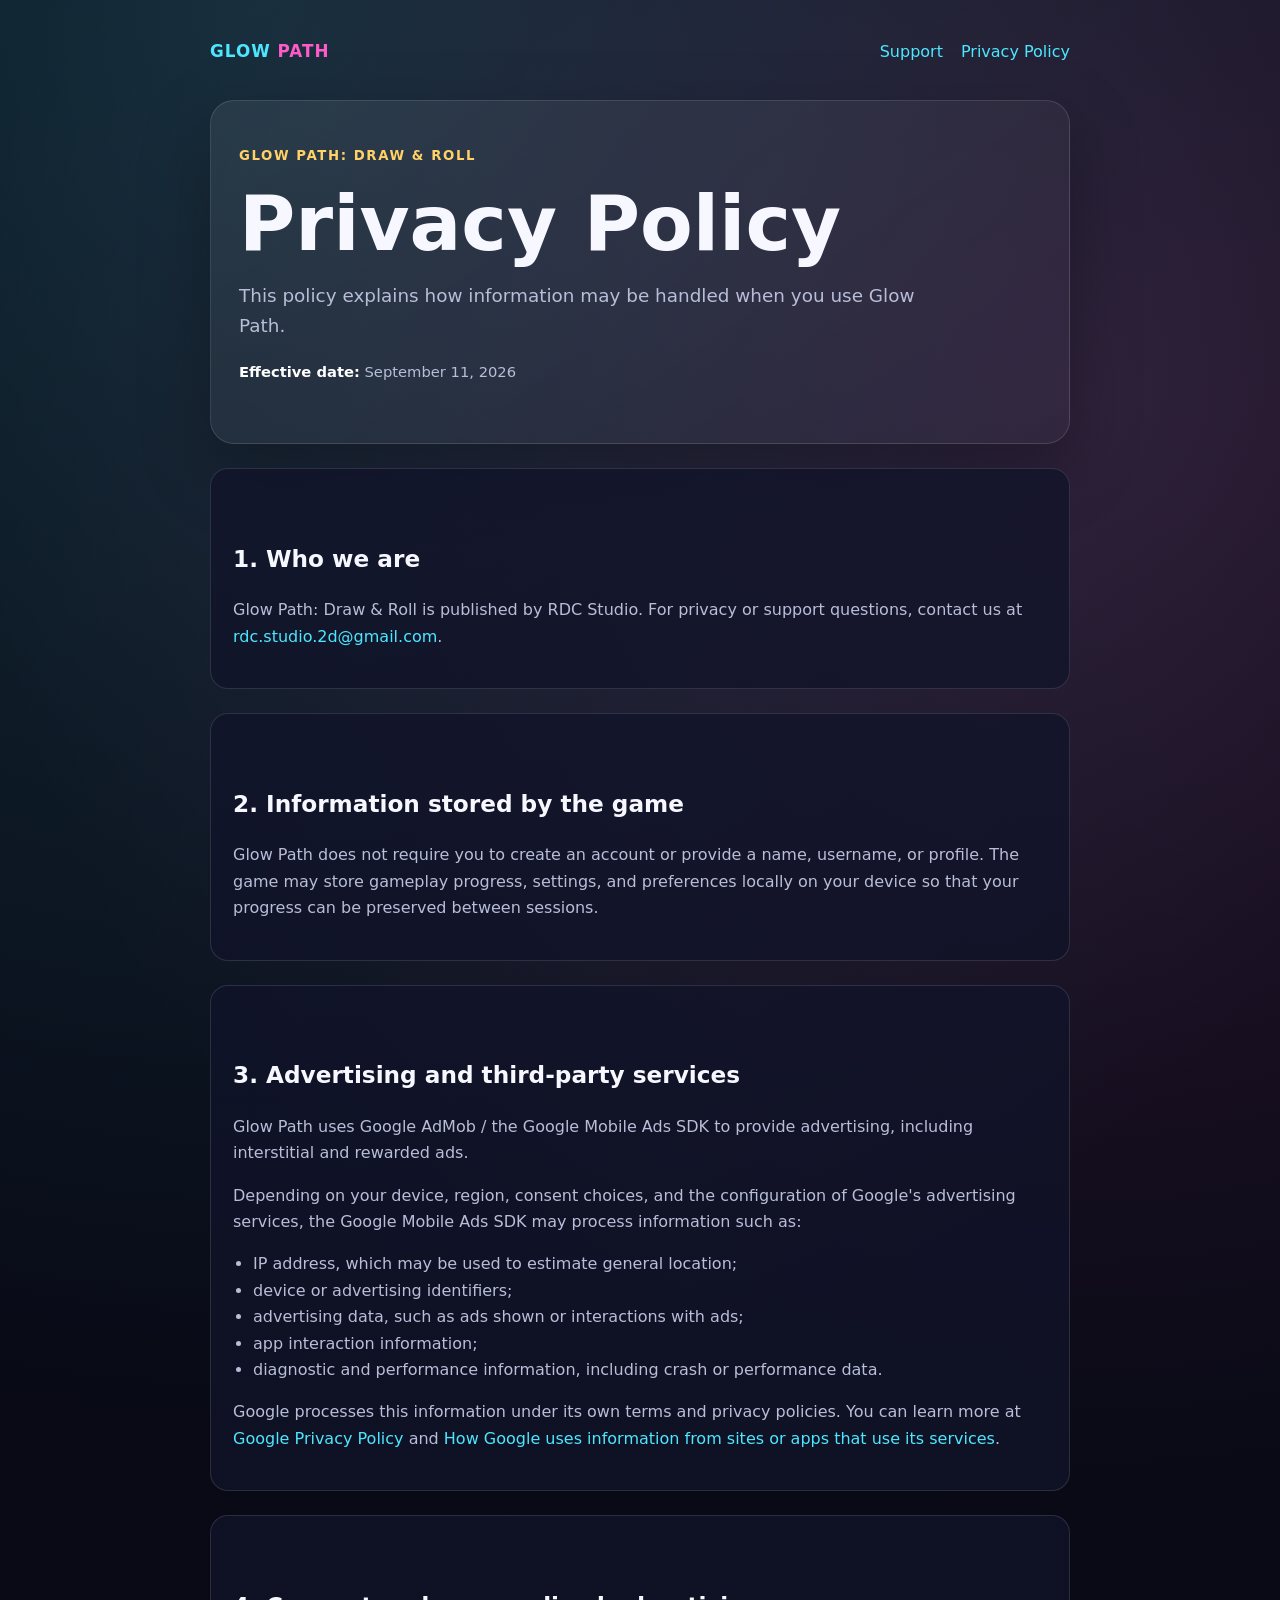
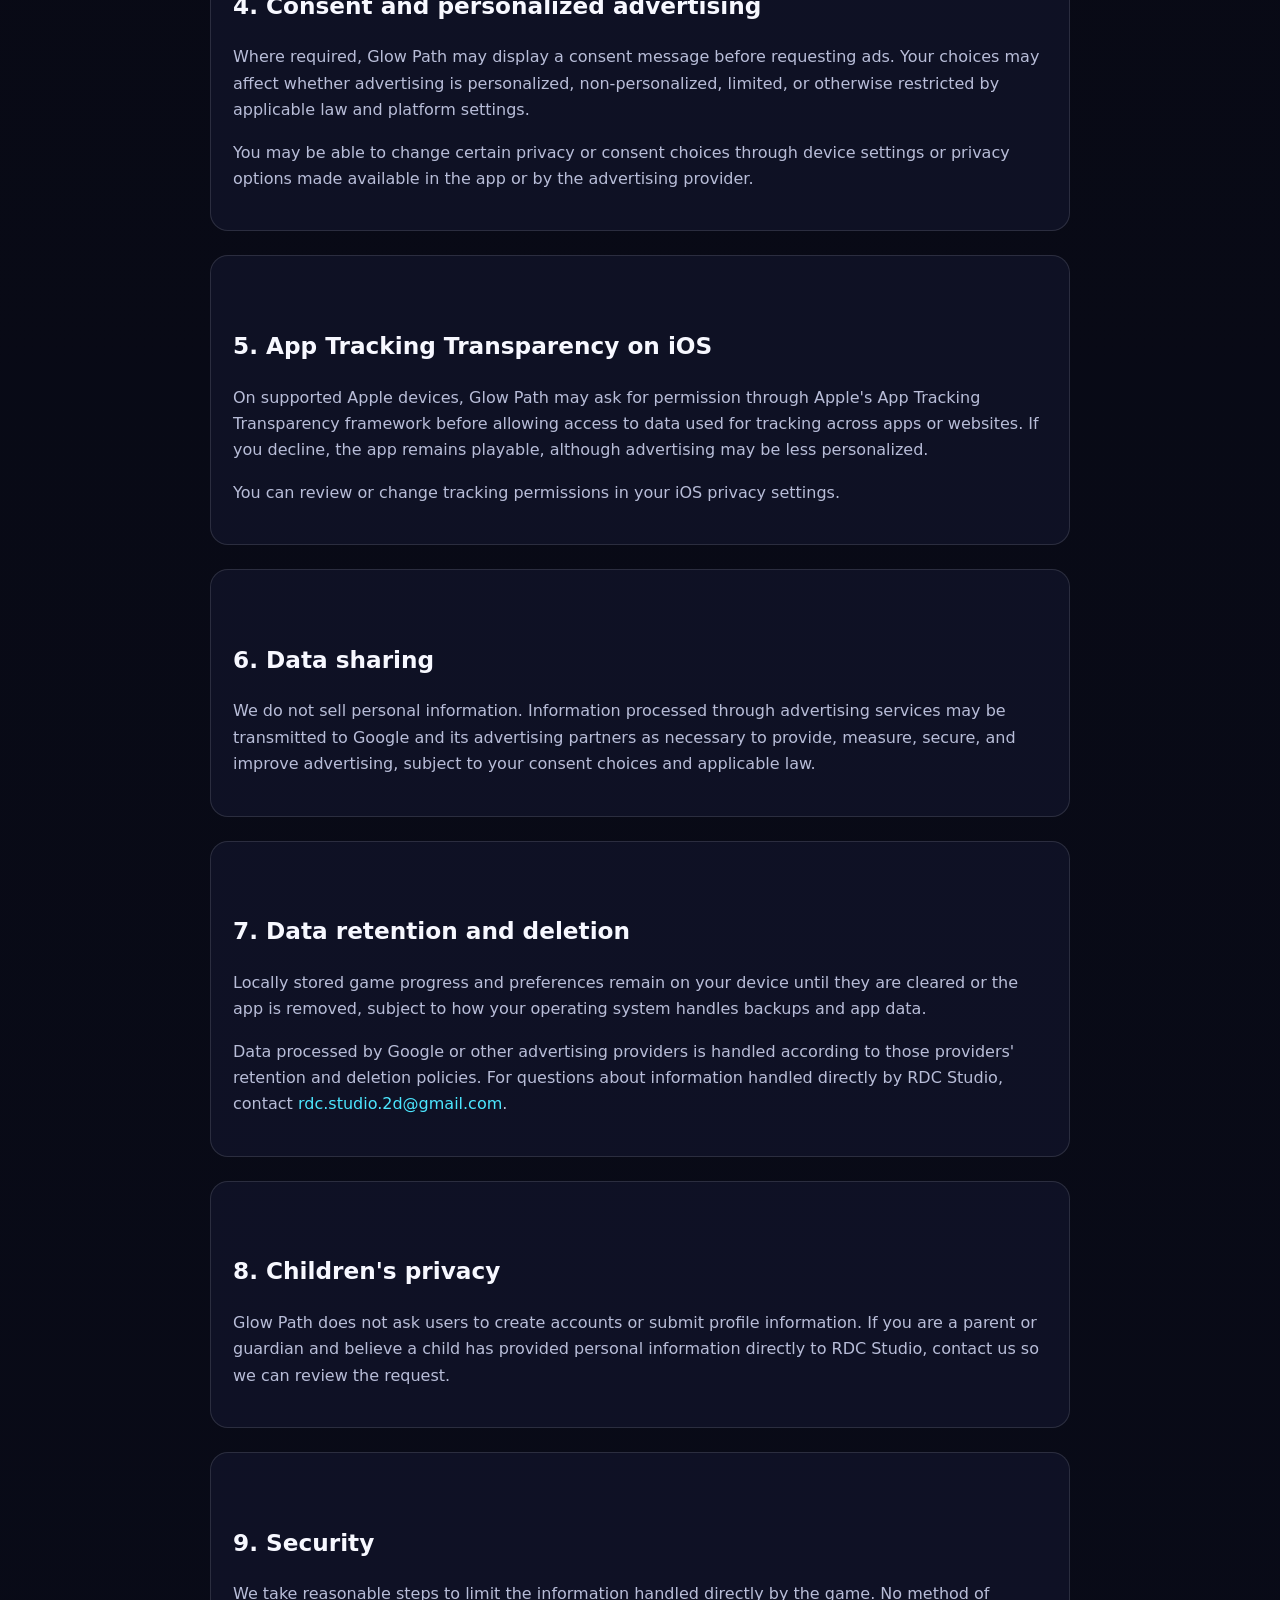
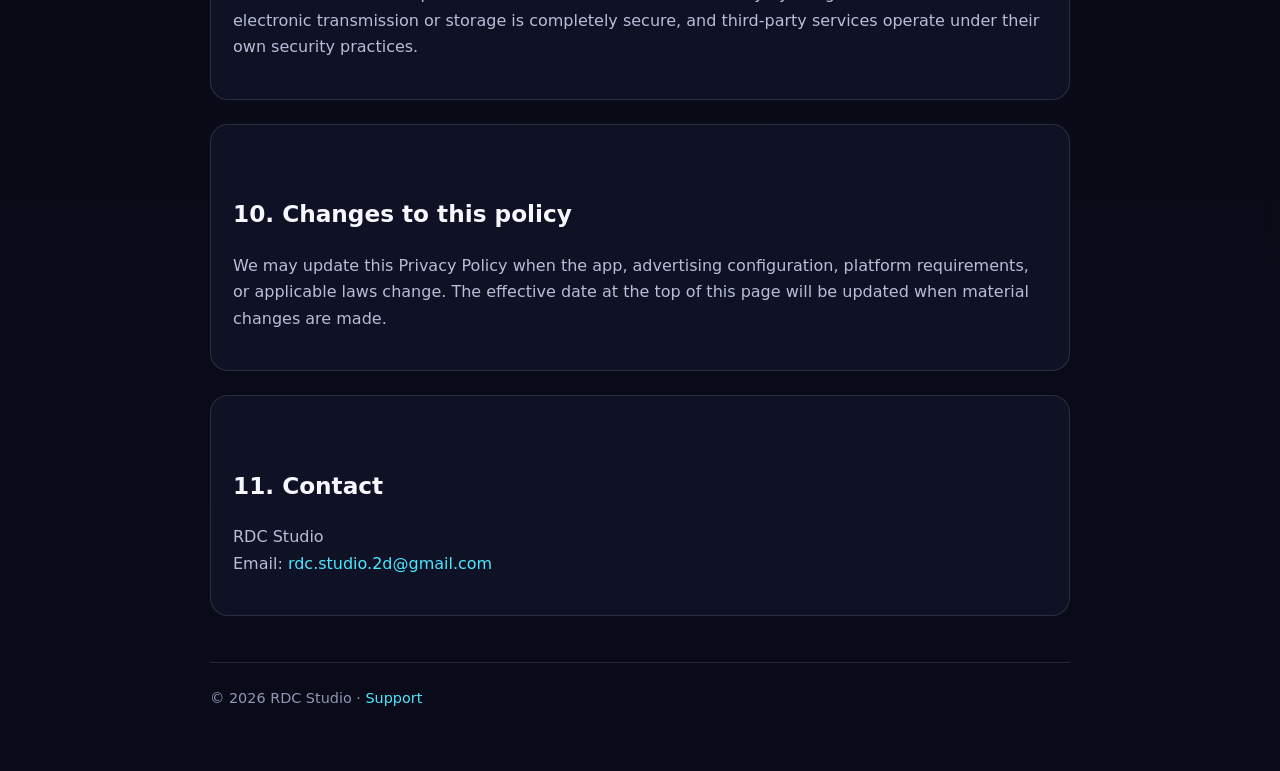
==== privacy.html @ 553cc9e5 "Add files via upload glowpath-support" ====
<!doctype html>
<html lang="en">
<head>
  <meta charset="utf-8">
  <meta name="viewport" content="width=device-width,initial-scale=1">
  <title>Glow Path Privacy Policy</title>
  <meta name="description" content="Privacy Policy for Glow Path: Draw & Roll.">
  <link rel="stylesheet" href="style.css">
</head>
<body>
<div class="wrap">
  <nav class="nav">
    <div class="brand"><span class="g">GLOW</span> <span class="p">PATH</span></div>
    <div class="navlinks">
      <a href="index.html">Support</a>
      <a href="privacy.html">Privacy Policy</a>
    </div>
  </nav>

  <main>
    <section class="hero">
      <div class="kicker">Glow Path: Draw & Roll</div>
      <h1>Privacy Policy</h1>
      <p class="lead">This policy explains how information may be handled when you use Glow Path.</p>
      <p class="small"><strong>Effective date:</strong> September 11, 2026</p>
    </section>

    <section class="card">
      <h2>1. Who we are</h2>
      <p>Glow Path: Draw & Roll is published by RDC Studio. For privacy or support questions, contact us at <a href="mailto:rdc.studio.2d@gmail.com">rdc.studio.2d@gmail.com</a>.</p>
    </section>

    <section class="card">
      <h2>2. Information stored by the game</h2>
      <p>Glow Path does not require you to create an account or provide a name, username, or profile. The game may store gameplay progress, settings, and preferences locally on your device so that your progress can be preserved between sessions.</p>
    </section>

    <section class="card">
      <h2>3. Advertising and third-party services</h2>
      <p>Glow Path uses Google AdMob / the Google Mobile Ads SDK to provide advertising, including interstitial and rewarded ads.</p>
      <p>Depending on your device, region, consent choices, and the configuration of Google's advertising services, the Google Mobile Ads SDK may process information such as:</p>
      <ul>
        <li>IP address, which may be used to estimate general location;</li>
        <li>device or advertising identifiers;</li>
        <li>advertising data, such as ads shown or interactions with ads;</li>
        <li>app interaction information;</li>
        <li>diagnostic and performance information, including crash or performance data.</li>
      </ul>
      <p>Google processes this information under its own terms and privacy policies. You can learn more at
        <a href="https://policies.google.com/privacy" rel="noopener noreferrer">Google Privacy Policy</a>
        and
        <a href="https://policies.google.com/technologies/partner-sites" rel="noopener noreferrer">How Google uses information from sites or apps that use its services</a>.
      </p>
    </section>

    <section class="card">
      <h2>4. Consent and personalized advertising</h2>
      <p>Where required, Glow Path may display a consent message before requesting ads. Your choices may affect whether advertising is personalized, non-personalized, limited, or otherwise restricted by applicable law and platform settings.</p>
      <p>You may be able to change certain privacy or consent choices through device settings or privacy options made available in the app or by the advertising provider.</p>
    </section>

    <section class="card">
      <h2>5. App Tracking Transparency on iOS</h2>
      <p>On supported Apple devices, Glow Path may ask for permission through Apple's App Tracking Transparency framework before allowing access to data used for tracking across apps or websites. If you decline, the app remains playable, although advertising may be less personalized.</p>
      <p>You can review or change tracking permissions in your iOS privacy settings.</p>
    </section>

    <section class="card">
      <h2>6. Data sharing</h2>
      <p>We do not sell personal information. Information processed through advertising services may be transmitted to Google and its advertising partners as necessary to provide, measure, secure, and improve advertising, subject to your consent choices and applicable law.</p>
    </section>

    <section class="card">
      <h2>7. Data retention and deletion</h2>
      <p>Locally stored game progress and preferences remain on your device until they are cleared or the app is removed, subject to how your operating system handles backups and app data.</p>
      <p>Data processed by Google or other advertising providers is handled according to those providers' retention and deletion policies. For questions about information handled directly by RDC Studio, contact <a href="mailto:rdc.studio.2d@gmail.com">rdc.studio.2d@gmail.com</a>.</p>
    </section>

    <section class="card">
      <h2>8. Children's privacy</h2>
      <p>Glow Path does not ask users to create accounts or submit profile information. If you are a parent or guardian and believe a child has provided personal information directly to RDC Studio, contact us so we can review the request.</p>
    </section>

    <section class="card">
      <h2>9. Security</h2>
      <p>We take reasonable steps to limit the information handled directly by the game. No method of electronic transmission or storage is completely secure, and third-party services operate under their own security practices.</p>
    </section>

    <section class="card">
      <h2>10. Changes to this policy</h2>
      <p>We may update this Privacy Policy when the app, advertising configuration, platform requirements, or applicable laws change. The effective date at the top of this page will be updated when material changes are made.</p>
    </section>

    <section class="card">
      <h2>11. Contact</h2>
      <p>RDC Studio<br>
      Email: <a href="mailto:rdc.studio.2d@gmail.com">rdc.studio.2d@gmail.com</a></p>
    </section>
  </main>

  <footer class="footer">
    © 2026 RDC Studio · <a href="index.html">Support</a>
  </footer>
</div>
</body>
</html>
---- style.css ----
:root{
  --bg:#070814;
  --panel:#11142a;
  --panel2:#171b38;
  --text:#f7f8ff;
  --muted:#b8bdd8;
  --cyan:#4ce7ff;
  --pink:#ff5bc8;
  --gold:#ffd166;
  --line:rgba(255,255,255,.12);
}
*{box-sizing:border-box}
html{scroll-behavior:smooth}
body{
  margin:0;
  font-family:Inter,ui-sans-serif,system-ui,-apple-system,BlinkMacSystemFont,"Segoe UI",sans-serif;
  color:var(--text);
  background:
    radial-gradient(circle at 20% 0%, rgba(76,231,255,.16), transparent 35%),
    radial-gradient(circle at 85% 10%, rgba(255,91,200,.15), transparent 30%),
    linear-gradient(180deg,#080914 0%,#090b18 100%);
  min-height:100vh;
  line-height:1.65;
}
a{color:var(--cyan);text-decoration:none}
a:hover{text-decoration:underline}
.wrap{max-width:900px;margin:auto;padding:28px 20px 60px}
.nav{
  display:flex;align-items:center;justify-content:space-between;gap:18px;
  padding:10px 0 34px;
}
.brand{
  font-weight:900;letter-spacing:.06em;font-size:1.05rem;
}
.brand .g{color:var(--cyan)}
.brand .p{color:var(--pink)}
.navlinks{display:flex;gap:18px;flex-wrap:wrap}
.hero{
  padding:44px 28px;
  background:linear-gradient(145deg,rgba(255,255,255,.07),rgba(255,255,255,.025));
  border:1px solid var(--line);
  border-radius:24px;
  box-shadow:0 25px 70px rgba(0,0,0,.28);
}
.kicker{
  color:var(--gold);font-size:.83rem;font-weight:800;
  letter-spacing:.12em;text-transform:uppercase;
}
h1{font-size:clamp(2.2rem,8vw,4.8rem);line-height:1;margin:.25em 0 .2em}
h2{margin-top:2.1em;font-size:1.45rem}
h3{margin-top:1.6em}
p,li{color:var(--muted)}
.lead{font-size:1.15rem;max-width:700px}
.card{
  margin-top:24px;padding:22px;
  background:rgba(17,20,42,.78);
  border:1px solid var(--line);
  border-radius:18px;
}
.button{
  display:inline-block;margin-top:12px;padding:12px 17px;border-radius:999px;
  background:linear-gradient(90deg,var(--cyan),#9bf2ff);
  color:#061017;font-weight:800;text-decoration:none;
}
.button:hover{text-decoration:none;filter:brightness(1.05)}
.small{font-size:.92rem}
.footer{
  border-top:1px solid var(--line);margin-top:46px;padding-top:24px;
  color:#9197b5;font-size:.9rem;
}
code{
  background:#171b38;border:1px solid var(--line);border-radius:7px;
  padding:.12em .35em;color:#fff
}
ul{padding-left:1.25rem}
strong{color:#fff}
@media(max-width:600px){
  .nav{align-items:flex-start;flex-direction:column}
  .hero{padding:30px 20px}
}
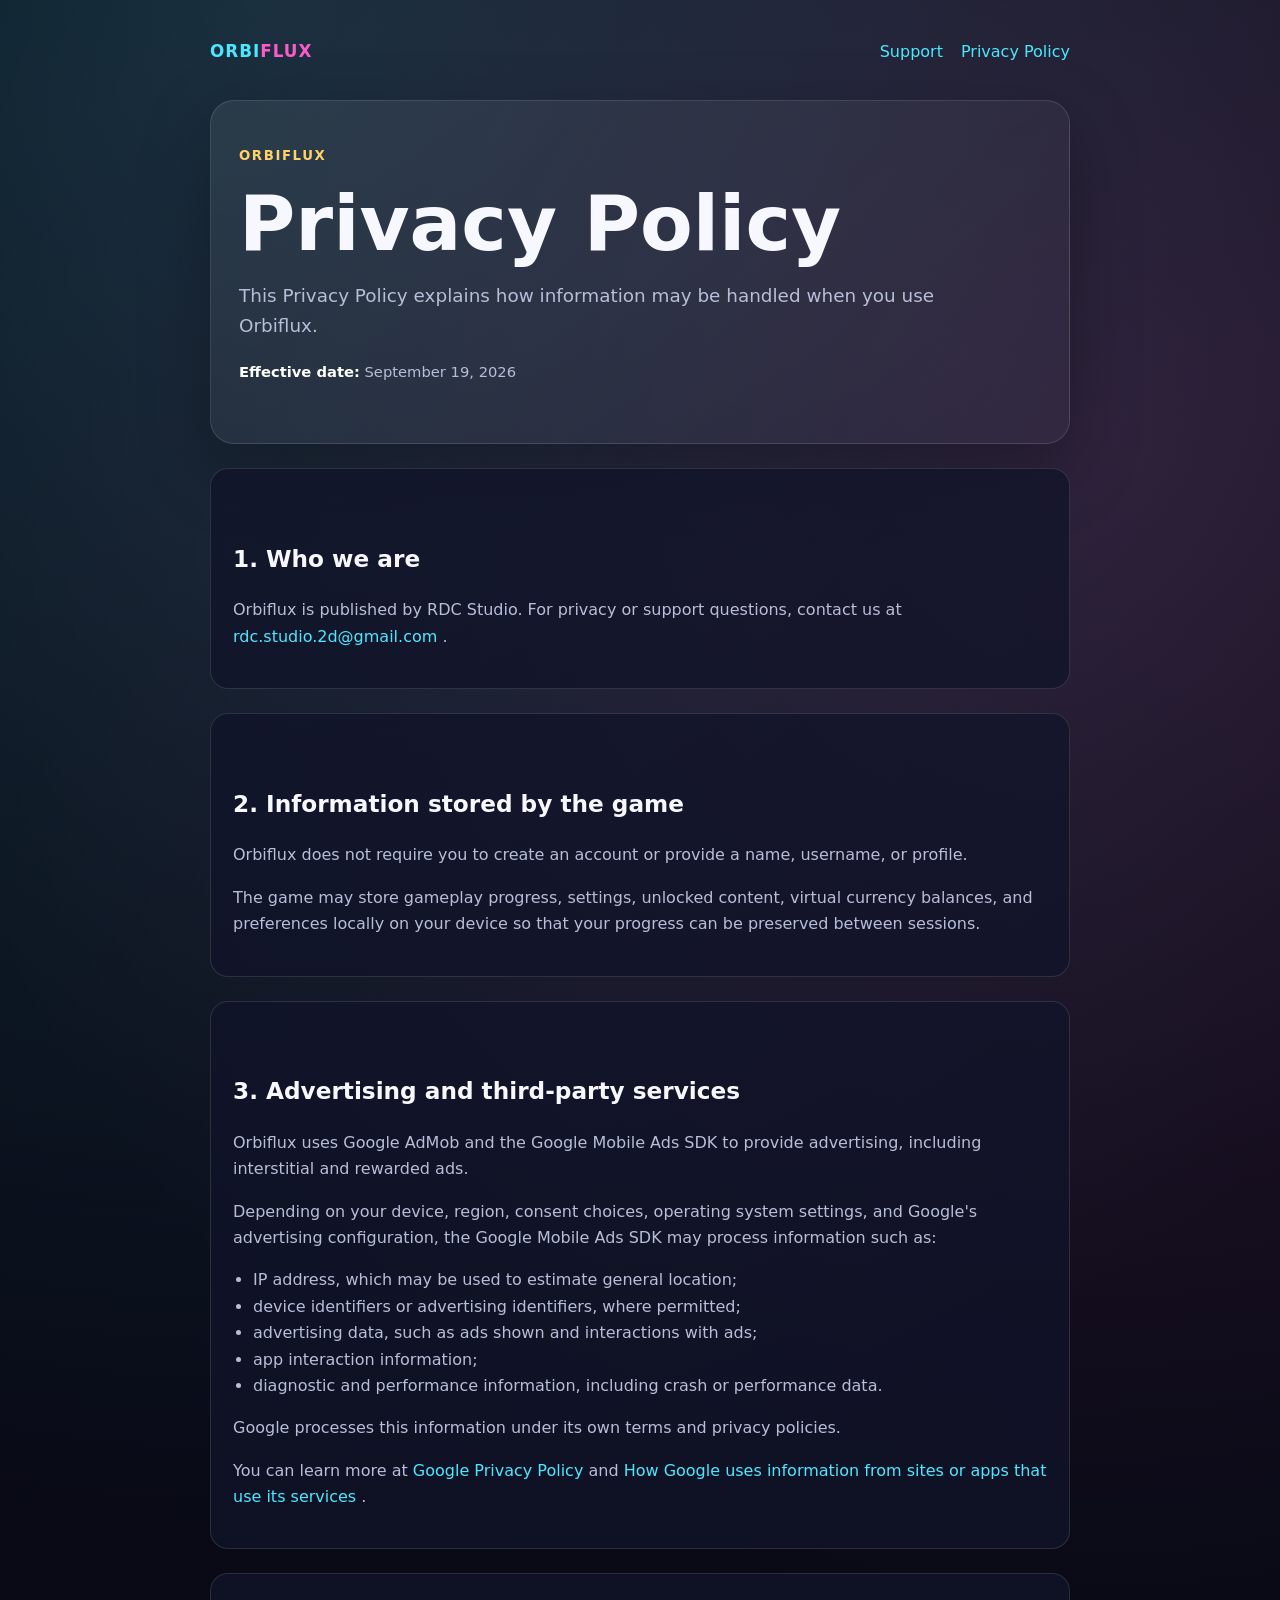
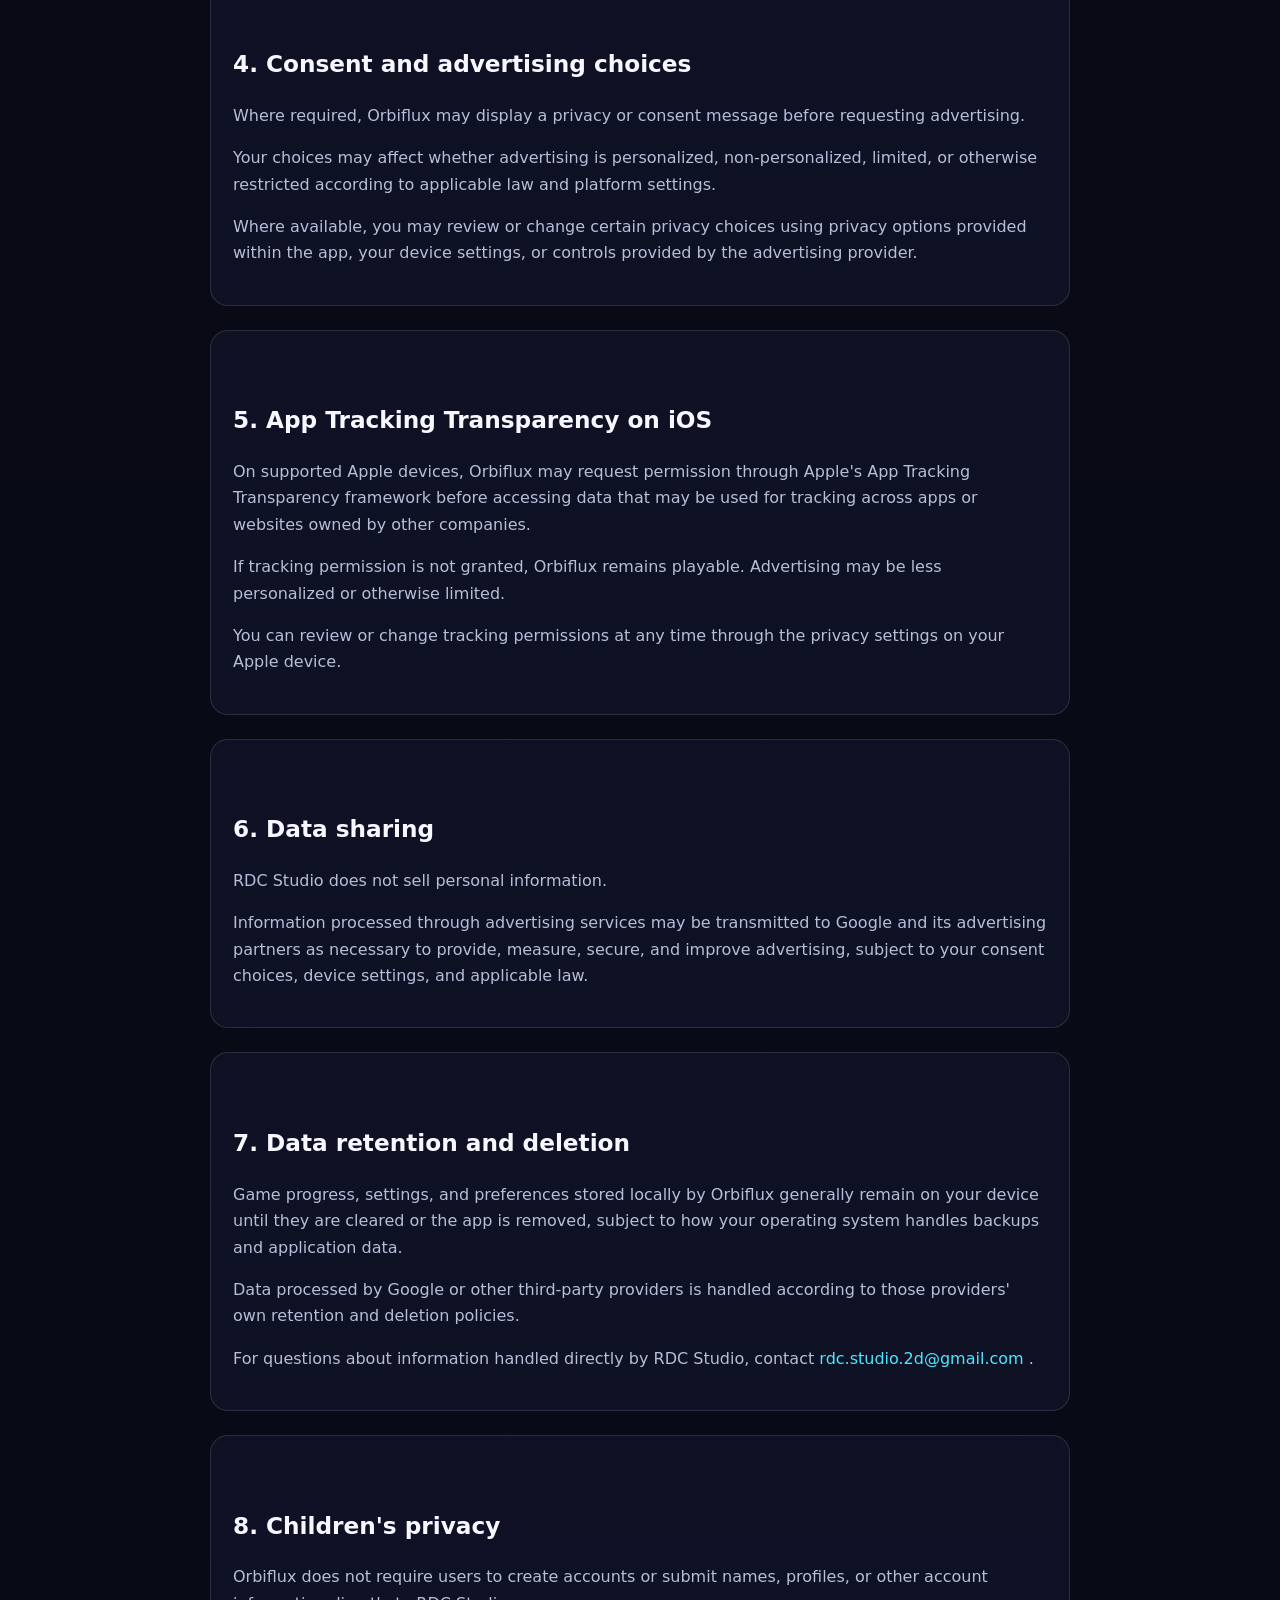
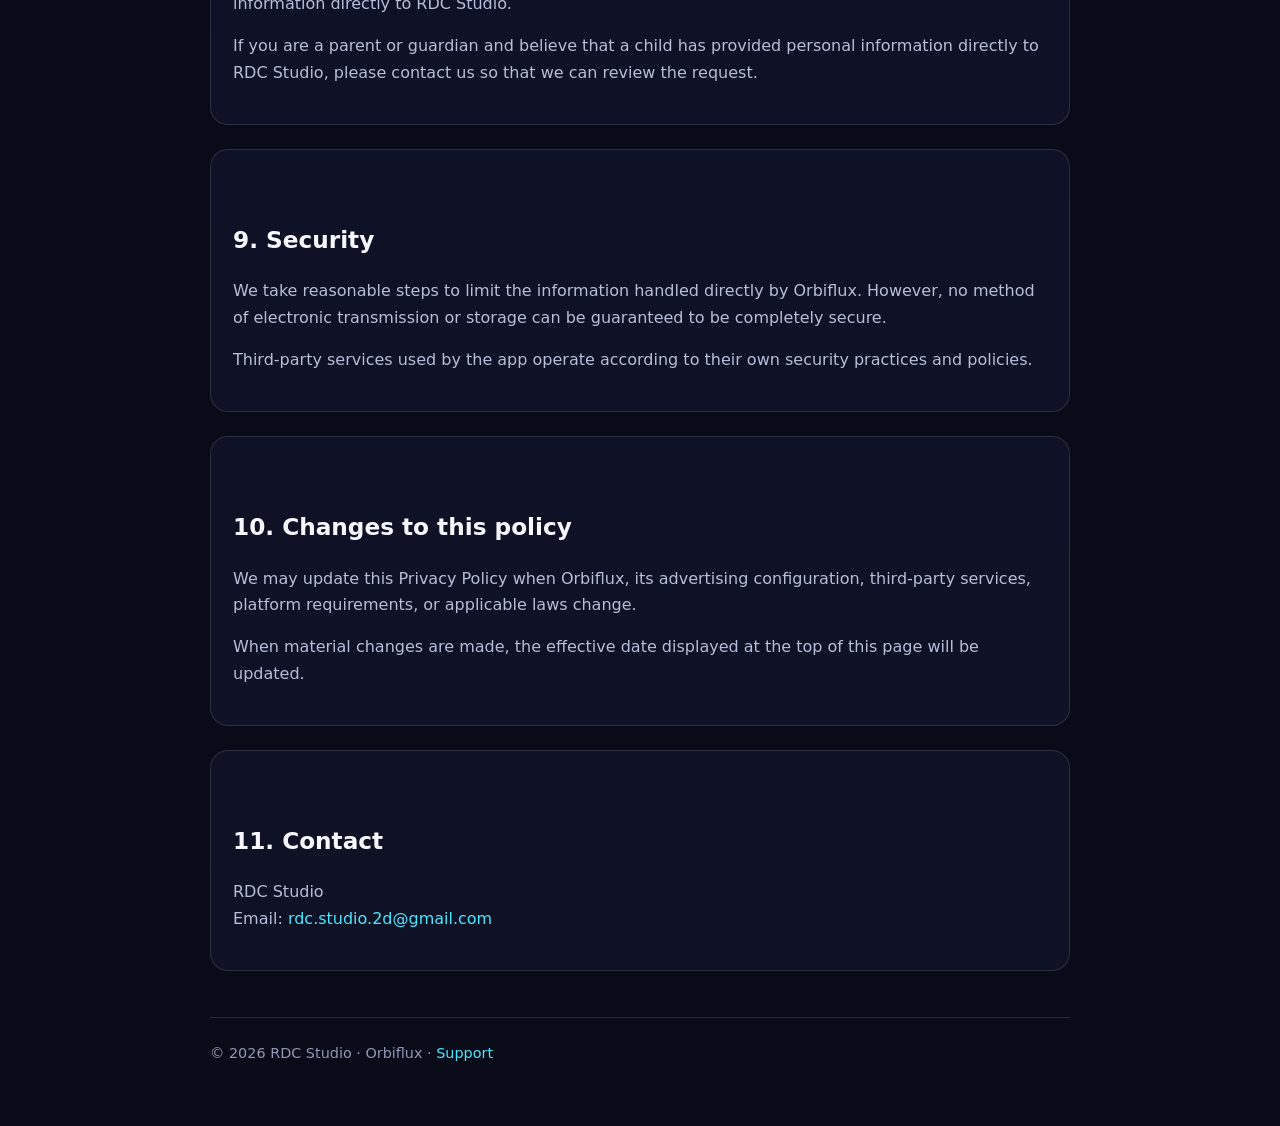
==== commit 338e3a1f: "Update privacy.html privacy" ====
--- a/privacy.html
+++ b/privacy.html
@@ -3,104 +3,290 @@
 <head>
   <meta charset="utf-8">
   <meta name="viewport" content="width=device-width,initial-scale=1">
-  <title>Glow Path Privacy Policy</title>
-  <meta name="description" content="Privacy Policy for Glow Path: Draw & Roll.">
+
+  <title>Orbiflux Privacy Policy</title>
+  <meta name="description" content="Privacy Policy for Orbiflux.">
+
   <link rel="stylesheet" href="style.css">
 </head>
+
 <body>
 <div class="wrap">
+
   <nav class="nav">
-    <div class="brand"><span class="g">GLOW</span> <span class="p">PATH</span></div>
+    <div class="brand">
+      <span class="g">ORBI</span><span class="p">FLUX</span>
+    </div>
+
     <div class="navlinks">
       <a href="index.html">Support</a>
       <a href="privacy.html">Privacy Policy</a>
     </div>
   </nav>
 
+
   <main>
+
     <section class="hero">
-      <div class="kicker">Glow Path: Draw & Roll</div>
+      <div class="kicker">Orbiflux</div>
+
       <h1>Privacy Policy</h1>
-      <p class="lead">This policy explains how information may be handled when you use Glow Path.</p>
-      <p class="small"><strong>Effective date:</strong> September 11, 2026</p>
-    </section>
+
+      <p class="lead">
+        This Privacy Policy explains how information may be handled
+        when you use Orbiflux.
+      </p>
+
+      <p class="small">
+        <strong>Effective date:</strong> September 19, 2026
+      </p>
+    </section>
+
 
     <section class="card">
       <h2>1. Who we are</h2>
-      <p>Glow Path: Draw & Roll is published by RDC Studio. For privacy or support questions, contact us at <a href="mailto:rdc.studio.2d@gmail.com">rdc.studio.2d@gmail.com</a>.</p>
-    </section>
+
+      <p>
+        Orbiflux is published by RDC Studio.
+        For privacy or support questions, contact us at
+        <a href="mailto:rdc.studio.2d@gmail.com">
+          rdc.studio.2d@gmail.com
+        </a>.
+      </p>
+    </section>
+
 
     <section class="card">
       <h2>2. Information stored by the game</h2>
-      <p>Glow Path does not require you to create an account or provide a name, username, or profile. The game may store gameplay progress, settings, and preferences locally on your device so that your progress can be preserved between sessions.</p>
-    </section>
+
+      <p>
+        Orbiflux does not require you to create an account or provide
+        a name, username, or profile.
+      </p>
+
+      <p>
+        The game may store gameplay progress, settings, unlocked content,
+        virtual currency balances, and preferences locally on your device
+        so that your progress can be preserved between sessions.
+      </p>
+    </section>
+
 
     <section class="card">
       <h2>3. Advertising and third-party services</h2>
-      <p>Glow Path uses Google AdMob / the Google Mobile Ads SDK to provide advertising, including interstitial and rewarded ads.</p>
-      <p>Depending on your device, region, consent choices, and the configuration of Google's advertising services, the Google Mobile Ads SDK may process information such as:</p>
+
+      <p>
+        Orbiflux uses Google AdMob and the Google Mobile Ads SDK to
+        provide advertising, including interstitial and rewarded ads.
+      </p>
+
+      <p>
+        Depending on your device, region, consent choices, operating
+        system settings, and Google's advertising configuration,
+        the Google Mobile Ads SDK may process information such as:
+      </p>
+
       <ul>
-        <li>IP address, which may be used to estimate general location;</li>
-        <li>device or advertising identifiers;</li>
-        <li>advertising data, such as ads shown or interactions with ads;</li>
-        <li>app interaction information;</li>
-        <li>diagnostic and performance information, including crash or performance data.</li>
+        <li>
+          IP address, which may be used to estimate general location;
+        </li>
+
+        <li>
+          device identifiers or advertising identifiers, where permitted;
+        </li>
+
+        <li>
+          advertising data, such as ads shown and interactions with ads;
+        </li>
+
+        <li>
+          app interaction information;
+        </li>
+
+        <li>
+          diagnostic and performance information, including crash
+          or performance data.
+        </li>
       </ul>
-      <p>Google processes this information under its own terms and privacy policies. You can learn more at
-        <a href="https://policies.google.com/privacy" rel="noopener noreferrer">Google Privacy Policy</a>
+
+      <p>
+        Google processes this information under its own terms and
+        privacy policies.
+      </p>
+
+      <p>
+        You can learn more at
+        <a
+          href="https://policies.google.com/privacy"
+          rel="noopener noreferrer"
+          target="_blank">
+          Google Privacy Policy
+        </a>
         and
-        <a href="https://policies.google.com/technologies/partner-sites" rel="noopener noreferrer">How Google uses information from sites or apps that use its services</a>.
-      </p>
-    </section>
-
-    <section class="card">
-      <h2>4. Consent and personalized advertising</h2>
-      <p>Where required, Glow Path may display a consent message before requesting ads. Your choices may affect whether advertising is personalized, non-personalized, limited, or otherwise restricted by applicable law and platform settings.</p>
-      <p>You may be able to change certain privacy or consent choices through device settings or privacy options made available in the app or by the advertising provider.</p>
-    </section>
+        <a
+          href="https://policies.google.com/technologies/partner-sites"
+          rel="noopener noreferrer"
+          target="_blank">
+          How Google uses information from sites or apps that use its services
+        </a>.
+      </p>
+    </section>
+
+
+    <section class="card">
+      <h2>4. Consent and advertising choices</h2>
+
+      <p>
+        Where required, Orbiflux may display a privacy or consent message
+        before requesting advertising.
+      </p>
+
+      <p>
+        Your choices may affect whether advertising is personalized,
+        non-personalized, limited, or otherwise restricted according
+        to applicable law and platform settings.
+      </p>
+
+      <p>
+        Where available, you may review or change certain privacy choices
+        using privacy options provided within the app, your device settings,
+        or controls provided by the advertising provider.
+      </p>
+    </section>
+
 
     <section class="card">
       <h2>5. App Tracking Transparency on iOS</h2>
-      <p>On supported Apple devices, Glow Path may ask for permission through Apple's App Tracking Transparency framework before allowing access to data used for tracking across apps or websites. If you decline, the app remains playable, although advertising may be less personalized.</p>
-      <p>You can review or change tracking permissions in your iOS privacy settings.</p>
-    </section>
+
+      <p>
+        On supported Apple devices, Orbiflux may request permission through
+        Apple's App Tracking Transparency framework before accessing data
+        that may be used for tracking across apps or websites owned by
+        other companies.
+      </p>
+
+      <p>
+        If tracking permission is not granted, Orbiflux remains playable.
+        Advertising may be less personalized or otherwise limited.
+      </p>
+
+      <p>
+        You can review or change tracking permissions at any time through
+        the privacy settings on your Apple device.
+      </p>
+    </section>
+
 
     <section class="card">
       <h2>6. Data sharing</h2>
-      <p>We do not sell personal information. Information processed through advertising services may be transmitted to Google and its advertising partners as necessary to provide, measure, secure, and improve advertising, subject to your consent choices and applicable law.</p>
-    </section>
+
+      <p>
+        RDC Studio does not sell personal information.
+      </p>
+
+      <p>
+        Information processed through advertising services may be
+        transmitted to Google and its advertising partners as necessary
+        to provide, measure, secure, and improve advertising, subject
+        to your consent choices, device settings, and applicable law.
+      </p>
+    </section>
+
 
     <section class="card">
       <h2>7. Data retention and deletion</h2>
-      <p>Locally stored game progress and preferences remain on your device until they are cleared or the app is removed, subject to how your operating system handles backups and app data.</p>
-      <p>Data processed by Google or other advertising providers is handled according to those providers' retention and deletion policies. For questions about information handled directly by RDC Studio, contact <a href="mailto:rdc.studio.2d@gmail.com">rdc.studio.2d@gmail.com</a>.</p>
-    </section>
+
+      <p>
+        Game progress, settings, and preferences stored locally by Orbiflux
+        generally remain on your device until they are cleared or the app
+        is removed, subject to how your operating system handles backups
+        and application data.
+      </p>
+
+      <p>
+        Data processed by Google or other third-party providers is handled
+        according to those providers' own retention and deletion policies.
+      </p>
+
+      <p>
+        For questions about information handled directly by RDC Studio,
+        contact
+        <a href="mailto:rdc.studio.2d@gmail.com">
+          rdc.studio.2d@gmail.com
+        </a>.
+      </p>
+    </section>
+
 
     <section class="card">
       <h2>8. Children's privacy</h2>
-      <p>Glow Path does not ask users to create accounts or submit profile information. If you are a parent or guardian and believe a child has provided personal information directly to RDC Studio, contact us so we can review the request.</p>
-    </section>
+
+      <p>
+        Orbiflux does not require users to create accounts or submit
+        names, profiles, or other account information directly to
+        RDC Studio.
+      </p>
+
+      <p>
+        If you are a parent or guardian and believe that a child has
+        provided personal information directly to RDC Studio, please
+        contact us so that we can review the request.
+      </p>
+    </section>
+
 
     <section class="card">
       <h2>9. Security</h2>
-      <p>We take reasonable steps to limit the information handled directly by the game. No method of electronic transmission or storage is completely secure, and third-party services operate under their own security practices.</p>
-    </section>
+
+      <p>
+        We take reasonable steps to limit the information handled directly
+        by Orbiflux. However, no method of electronic transmission or
+        storage can be guaranteed to be completely secure.
+      </p>
+
+      <p>
+        Third-party services used by the app operate according to their
+        own security practices and policies.
+      </p>
+    </section>
+
 
     <section class="card">
       <h2>10. Changes to this policy</h2>
-      <p>We may update this Privacy Policy when the app, advertising configuration, platform requirements, or applicable laws change. The effective date at the top of this page will be updated when material changes are made.</p>
-    </section>
+
+      <p>
+        We may update this Privacy Policy when Orbiflux, its advertising
+        configuration, third-party services, platform requirements,
+        or applicable laws change.
+      </p>
+
+      <p>
+        When material changes are made, the effective date displayed
+        at the top of this page will be updated.
+      </p>
+    </section>
+
 
     <section class="card">
       <h2>11. Contact</h2>
-      <p>RDC Studio<br>
-      Email: <a href="mailto:rdc.studio.2d@gmail.com">rdc.studio.2d@gmail.com</a></p>
-    </section>
+
+      <p>
+        RDC Studio<br>
+        Email:
+        <a href="mailto:rdc.studio.2d@gmail.com">
+          rdc.studio.2d@gmail.com
+        </a>
+      </p>
+    </section>
+
   </main>
 
+
   <footer class="footer">
-    © 2026 RDC Studio · <a href="index.html">Support</a>
+    © 2026 RDC Studio · Orbiflux ·
+    <a href="index.html">Support</a>
   </footer>
+
 </div>
 </body>
 </html>
